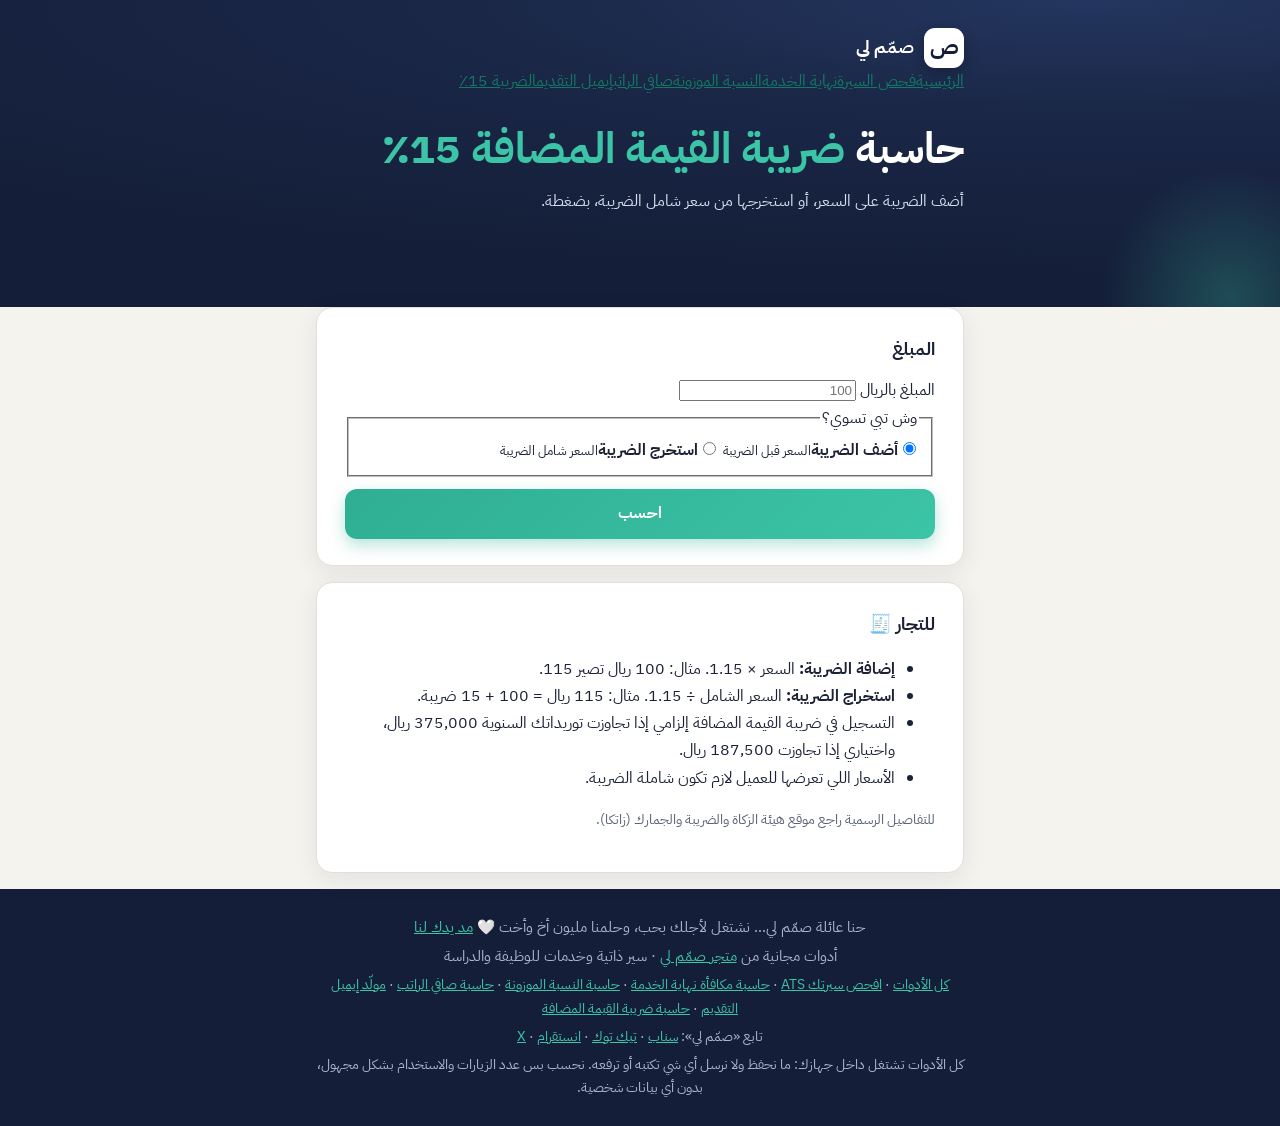
==== dareeba/index.html @ 0df888e7 "hub: 6 free tools + share card + alerts + reviews" ====
<!doctype html>
<html lang="ar" dir="rtl">
<head>
<meta charset="utf-8">
<meta name="viewport" content="width=device-width, initial-scale=1">
<title>حاسبة ضريبة القيمة المضافة 15٪ في السعودية | صمّم لي</title>
<meta name="description" content="احسب ضريبة القيمة المضافة 15٪ مجاناً: أضف الضريبة على السعر أو استخرجها من السعر الشامل، مع ملاحظات مهمة للتجار.">
<meta name="theme-color" content="#141e38">
<link rel="canonical" href="https://fooz1980k-sudo.github.io/fahs/dareeba/">
<meta property="og:type" content="website">
<meta property="og:locale" content="ar_SA">
<meta property="og:site_name" content="صمّم لي">
<meta property="og:title" content="حاسبة ضريبة القيمة المضافة 15٪ | صمّم لي">
<meta property="og:description" content="أضف الضريبة أو استخرجها من السعر بضغطة، مع ملاحظات للتجار.">
<meta property="og:url" content="https://fooz1980k-sudo.github.io/fahs/dareeba/">
<meta property="og:image" content="https://fooz1980k-sudo.github.io/fahs/assets/og-dareeba.jpg">
<meta property="og:image:width" content="1200">
<meta property="og:image:height" content="630">
<meta property="og:image:alt" content="حاسبة ضريبة القيمة المضافة 15٪ | صمّم لي">
<meta name="twitter:card" content="summary_large_image">
<meta name="twitter:title" content="حاسبة ضريبة القيمة المضافة 15٪ | صمّم لي">
<meta name="twitter:description" content="أضف الضريبة أو استخرجها من السعر بضغطة، مع ملاحظات للتجار.">
<meta name="twitter:image" content="https://fooz1980k-sudo.github.io/fahs/assets/og-dareeba.jpg">
<link rel="icon" href="../assets/favicon.svg" type="image/svg+xml">
<link rel="preconnect" href="https://fonts.googleapis.com">
<link rel="preconnect" href="https://fonts.gstatic.com" crossorigin>
<link href="https://fonts.googleapis.com/css2?family=IBM+Plex+Sans+Arabic:wght@400;500;600;700&display=swap" rel="stylesheet">
<link rel="stylesheet" href="../assets/style.css">
</head>
<body data-tool="dareeba" data-tool-name="حاسبة ضريبة القيمة المضافة" data-url="https://fooz1980k-sudo.github.io/fahs/dareeba/" data-share="حاسبة ضريبة القيمة المضافة 15٪ مجاناً:">
<a class="skip" href="#main">تخطَّ للمحتوى</a>

<header class="hero">
  <div class="wrap">
    <a class="brand" href="https://smmlystore.com/" target="_blank" rel="noopener" aria-label="متجر صمّم لي">
      <span class="brand-mark" aria-hidden="true">ص</span>
      <span class="brand-name">صمّم لي</span>
    </a>
    <nav class="topnav" aria-label="أدوات صمّم لي المجانية"><a href="../">الرئيسية</a><a href="../fahs-cv/">فحص السيرة</a><a href="../mukafaa/">نهاية الخدمة</a><a href="../mawzoona/">النسبة الموزونة</a><a href="../rateb/">صافي الراتب</a><a href="../khitab/">إيميل التقديم</a><a href="./" aria-current="page">الضريبة 15٪</a></nav>
    <h1>حاسبة <span class="accent">ضريبة القيمة المضافة 15٪</span></h1>
    <p class="lead">أضف الضريبة على السعر، أو استخرجها من سعر شامل الضريبة، بضغطة.</p>
  </div>
</header>

<main id="main" class="wrap">
  <form class="card" id="vForm" novalidate aria-labelledby="v-title">
    <h2 id="v-title">المبلغ</h2>
    <label class="fld" for="vAmount">المبلغ بالريال</label>
    <input id="vAmount" class="inp" type="text" inputmode="decimal" placeholder="100">
    <fieldset>
      <legend>وش تبي تسوي؟</legend>
      <div class="radios radios-2">
        <label class="radio"><input type="radio" name="vmode" value="add" checked><span><b>أضف الضريبة</b><small>السعر قبل الضريبة</small></span></label>
        <label class="radio"><input type="radio" name="vmode" value="remove"><span><b>استخرج الضريبة</b><small>السعر شامل الضريبة</small></span></label>
      </div>
    </fieldset>
    <button class="btn btn-primary btn-block" type="submit">احسب</button>
    <p class="error" id="vErr" role="alert" hidden></p>
  </form>

  <section id="vOut" class="results" aria-live="polite" tabindex="-1" hidden>
    <div class="card out-card">
      <h2 id="vMainLbl"></h2>
      <p class="out-amount" id="vMain"></p>
      <table class="bd"><tbody id="vTable"></tbody></table>
      <p class="disclaimer" style="margin-top:12px">حساب تقديري بنسبة 15٪، وللتأكد راجع هيئة الزكاة والضريبة والجمارك.</p>
    </div>

      <div class="card cta-card">
        <h3>عندك متجر أو ناوي تفتح واحد؟</h3>
        <p>نجهّز لك متجرك على سلة من الصفر حتى التوثيق، أو نطوّر متجرك الحالي بباقة تاجر سلة.</p>
        <a class="btn btn-primary btn-block" target="_blank" rel="noopener" data-cta="salla-pkg" href="https://smmlystore.com/%D8%A8%D8%A7%D9%82%D8%A9-%D8%AA%D8%A7%D8%AC%D8%B1-%D8%B3%D9%84%D8%A9-%D8%B5%D9%85%D9%85-%D9%84%D9%8A/p1975936962">باقة تاجر سلة</a>
        <a class="btn btn-gold btn-block" target="_blank" rel="noopener" data-cta="salla-new" href="https://smmlystore.com/%D8%A5%D9%86%D8%B4%D8%A7%D8%A1-%D9%85%D8%AA%D8%AC%D8%B1-%D8%B3%D9%84%D8%A9-%D9%83%D8%A7%D9%85%D9%84-%D9%85%D9%86-%D8%A7%D9%84%D8%B5%D9%81%D8%B1-%D8%AD%D8%AA%D9%89-%D8%A7%D9%84%D8%AA%D9%88%D8%AB%D9%8A%D9%82-%D8%B5%D9%85%D9%85-%D9%84%D9%8A/p1888266749">إنشاء متجر سلة كامل</a>
        <p class="coupon">أول طلب؟ كود <code dir="ltr">FIRST15</code> خصم 15٪</p>
      </div>

      <div class="card extra-card" id="reviewBox">
        <h3>الأداة أفادتك؟</h3>
        <div class="stars" id="stars" role="radiogroup" aria-label="قيّم بالنجوم">
          <button type="button" data-v="5" aria-label="5 نجوم">★</button><button type="button" data-v="4" aria-label="4 نجوم">★</button><button type="button" data-v="3" aria-label="3 نجوم">★</button><button type="button" data-v="2" aria-label="نجمتين">★</button><button type="button" data-v="1" aria-label="نجمة">★</button>
        </div>
        <p class="small muted" id="rateMsg" aria-live="polite">تقييمك يساعدنا نطوّر الأداة.</p>
        <div class="review">
          <h4 class="review-h">اكتب لنا رأيك</h4>
          <div class="row2">
            <div><label class="sr-only" for="rvName">الاسم</label><input id="rvName" class="inp" type="text" maxlength="30" autocomplete="given-name" placeholder="اسمك أو لقبك (اختياري)"></div>
            <div><label class="sr-only" for="rvCity">المدينة</label><input id="rvCity" class="inp" type="text" maxlength="30" placeholder="مدينتك (اختياري)"></div>
          </div>
          <label class="sr-only" for="rvMsg">رأيك</label>
          <textarea id="rvMsg" class="inp" rows="3" maxlength="300" placeholder="وش عجبك؟ ووش تبينا نطوّر؟"></textarea>
          <p class="rv-count small muted" id="rvCount" aria-live="polite">0 / 300</p>
          <label class="consent"><input type="checkbox" id="rvOk"><span>أوافق إن رأيي ينعرض في الموقع</span></label>
          <p class="error small" id="rvErr" role="alert" hidden></p>
          <a class="btn btn-primary btn-block" id="rvSend" href="mailto:info@smmlystore.com"><span>أرسل رأيك بالإيميل</span></a>
          <p class="rv-thanks" id="rvThanks" aria-live="polite" hidden>شكراً لك 🤍 اضغط «إرسال» في الإيميل ويوصلنا رأيك، وبنعرضه بعد المراجعة.</p>
        </div>
        <h3 class="mt">شاركها مع تاجر تعرفه</h3>
        <div class="share">
          <a class="btn btn-share" id="shareWa" target="_blank" rel="noopener" href="#">واتساب</a>
          <a class="btn btn-share" id="shareX" target="_blank" rel="noopener" href="#">X</a>
          <button class="btn btn-share" id="shareCopy" type="button">نسخ الرابط</button>
        </div>
      </div>
  </section>

  <section class="card how" aria-labelledby="how-v">
    <h2 id="how-v">للتجار 🧾</h2>
    <ul class="rules">
      <li><strong>إضافة الضريبة:</strong> السعر × 1.15. مثال: 100 ريال تصير 115.</li>
      <li><strong>استخراج الضريبة:</strong> السعر الشامل ÷ 1.15. مثال: 115 ريال = 100 + 15 ضريبة.</li>
      <li>التسجيل في ضريبة القيمة المضافة إلزامي إذا تجاوزت توريداتك السنوية 375,000 ريال، واختياري إذا تجاوزت 187,500 ريال.</li>
      <li>الأسعار اللي تعرضها للعميل لازم تكون شاملة الضريبة.</li>
    </ul>
    <p class="small muted">للتفاصيل الرسمية راجع موقع هيئة الزكاة والضريبة والجمارك (زاتكا).</p>
  </section>
</main>

<footer class="footer">
  <div class="wrap">
    <p class="foot-msg">حنا عائلة صمّم لي… نشتغل لأجلك بحب، وحلمنا مليون أخ وأخت 🤍 <a href="{R}#family">مد يدك لنا</a></p>
    <p>أدوات مجانية من <a href="https://smmlystore.com/" target="_blank" rel="noopener">متجر صمّم لي</a> · سير ذاتية وخدمات للوظيفة والدراسة</p>
    <p class="small foot-tools"><a href="../">كل الأدوات</a> · <a href="../fahs-cv/">افحص سيرتك ATS</a> · <a href="../mukafaa/">حاسبة مكافأة نهاية الخدمة</a> · <a href="../mawzoona/">حاسبة النسبة الموزونة</a> · <a href="../rateb/">حاسبة صافي الراتب</a> · <a href="../khitab/">مولّد إيميل التقديم</a> · <a href="../dareeba/">حاسبة ضريبة القيمة المضافة</a></p>
    <p class="small">تابع «صمّم لي»:
      <a href="https://www.snapchat.com/add/ii.i69i" target="_blank" rel="noopener">سناب</a> ·
      <a href="https://www.tiktok.com/@smmli_sa" target="_blank" rel="noopener">تيك توك</a> ·
      <a href="https://www.instagram.com/smmli_sa" target="_blank" rel="noopener">انستقرام</a> ·
      <a href="https://x.com/smmli_sa" target="_blank" rel="noopener">X</a>
    </p>
    <p class="small">كل الأدوات تشتغل داخل جهازك: ما نحفظ ولا نرسل أي شي تكتبه أو ترفعه. نحسب بس عدد الزيارات والاستخدام بشكل مجهول، بدون أي بيانات شخصية.</p>
  </div>
</footer>

<script src="dareeba.js"></script>
<script src="../assets/extras.js"></script>
<script src="../assets/growth.js"></script>
<script data-goatcounter="https://smmly-fahs.goatcounter.com/count" async src="https://gc.zgo.at/count.js"></script>
</body>
</html>
---- assets/style.css ----
:root{
  --navy:#1a2747; --navy-2:#141e38; --teal:#2fae93; --teal-2:#3cc4a6; --gold:#e7c36a;
  --paper:#f5f3ee; --card:#ffffff; --ink:#1b2236; --muted:#5b6478; --line:#e3dfd5;
  --bad:#d9534f; --mid:#e7a23a; --good:#2fae93; --great:#1f9a7e;
  --radius:16px;
}
*{box-sizing:border-box}
[hidden]{display:none!important}
html{-webkit-text-size-adjust:100%}
body{margin:0;background:var(--paper);color:var(--ink);font-family:"IBM Plex Sans Arabic",system-ui,-apple-system,"Segoe UI",Tahoma,sans-serif;line-height:1.7;font-size:16px;overflow-x:hidden}
.wrap{width:100%;max-width:680px;margin:0 auto;padding:0 16px}
a{color:#127a64}
:focus-visible{outline:3px solid var(--gold);outline-offset:3px;border-radius:8px}
.sr-only{position:absolute!important;width:1px;height:1px;padding:0;margin:-1px;overflow:hidden;clip:rect(0,0,0,0);white-space:nowrap;border:0}
.skip{position:absolute;inset-inline-start:8px;top:-60px;background:var(--gold);color:var(--navy-2);padding:8px 14px;border-radius:10px;z-index:10;font-weight:700}
.skip:focus{top:8px}
.small{font-size:.88rem}
.muted{color:var(--muted)}
.mt{margin-top:22px}
bdi{unicode-bidi:isolate}

/* Hero */
.hero{background:radial-gradient(120% 90% at 85% 0%,#24365f 0%,var(--navy) 40%,var(--navy-2) 100%);color:#fff;padding:20px 0 64px;position:relative;overflow:hidden}
.hero::after{content:"";position:absolute;inset-inline-start:-80px;bottom:-120px;width:260px;height:260px;border-radius:50%;background:radial-gradient(circle,rgba(60,196,166,.28),transparent 70%);pointer-events:none}
.brand{display:inline-flex;align-items:center;gap:10px;color:#fff;text-decoration:none;font-weight:700}
.brand-mark{width:40px;height:40px;border-radius:11px;background:#fff;color:var(--navy-2);display:grid;place-items:center;font-size:1.35rem;font-weight:700;line-height:1;box-shadow:0 4px 14px rgba(0,0,0,.25)}
.brand-name{font-size:1.1rem}
.hero h1{font-size:2.1rem;line-height:1.3;margin:26px 0 10px;font-weight:700}
.accent{color:var(--teal-2)}
.lead{margin:0 0 16px;color:#d7deee;font-size:1.02rem}
.privacy{display:inline-flex;align-items:flex-start;gap:8px;margin:0;background:rgba(47,174,147,.16);border:1px solid rgba(60,196,166,.45);color:#c9f3e8;padding:8px 12px;border-radius:12px;font-size:.92rem;font-weight:500}
.privacy svg{flex:none;margin-top:3px;color:var(--teal-2)}

main{margin-top:-40px;position:relative;z-index:1;padding-bottom:28px}
.card{background:var(--card);border-radius:var(--radius);padding:20px 18px;margin:0 0 16px;box-shadow:0 6px 24px rgba(20,30,56,.08);border:1px solid var(--line)}
h2{font-size:1.15rem;margin:0 0 12px}
h3{font-size:1.1rem;margin:0 0 10px}
h4{font-size:.95rem;margin:14px 0 8px;color:var(--muted)}
h2 label{cursor:pointer}

/* Upload */
.drop{display:flex;flex-direction:column;align-items:center;text-align:center;gap:4px;border:2px dashed #b9c6c2;background:#f7fbfa;border-radius:14px;padding:22px 12px;cursor:pointer;color:var(--navy);transition:border-color .2s,background .2s}
.drop:hover,.drop.drag{border-color:var(--teal);background:#eef9f6}
.drop svg{color:var(--teal)}
.drop-title{font-weight:700}
.drop-hint{font-size:.85rem;color:var(--muted)}
.file-name{margin-top:6px;font-size:.9rem;background:var(--navy);color:#fff;padding:3px 12px;border-radius:999px;max-width:100%;overflow:hidden;text-overflow:ellipsis;white-space:nowrap;direction:ltr}
textarea{width:100%;font:inherit;font-size:.95rem;border:1px solid #cfd6d9;border-radius:12px;padding:10px 12px;resize:vertical;background:#fff;color:var(--ink);min-height:96px}
textarea:focus{border-color:var(--teal);outline:3px solid rgba(47,174,147,.25);outline-offset:0}
.error{color:var(--bad);font-weight:600;margin:12px 0 0}

/* Buttons */
.btn{display:inline-flex;align-items:center;justify-content:center;gap:8px;font:inherit;font-weight:700;font-size:1.02rem;border-radius:12px;padding:13px 18px;border:0;cursor:pointer;text-decoration:none;min-height:50px;text-align:center;line-height:1.4}
.btn-block{display:flex;width:100%;margin-top:12px}
.btn-primary{background:linear-gradient(135deg,var(--teal),var(--teal-2));color:#fff;box-shadow:0 6px 16px rgba(47,174,147,.35)}
.btn-primary:disabled{background:#b8c3c1;box-shadow:none;cursor:not-allowed}
.btn-gold{background:var(--gold);color:var(--navy-2)}
.btn-wa{background:#fff;color:#128c7e;border:2px solid #25d366}
.btn-ghost{background:transparent;color:var(--navy);border:2px solid var(--navy)}
.btn:not(:disabled):hover{filter:brightness(1.05)}

/* Loading */
.loading{display:flex;align-items:center;gap:12px;font-weight:600}
.spinner{width:26px;height:26px;border-radius:50%;border:3px solid #d9efe9;border-top-color:var(--teal);animation:spin .8s linear infinite;flex:none}
@keyframes spin{to{transform:rotate(360deg)}}
@media (prefers-reduced-motion:reduce){.spinner{animation-duration:2.4s}.ring-fg{transition:none!important}}

/* Score */
.results:focus{outline:none}
.score-card{text-align:center;background:radial-gradient(120% 100% at 50% 0%,#24365f,var(--navy) 45%,var(--navy-2));color:#fff;border:0}
.ring-wrap{position:relative;width:190px;height:190px;margin:4px auto 6px}
.ring{width:100%;height:100%;transform:rotate(-90deg)}
.ring circle{fill:none;stroke-width:11}
.ring-bg{stroke:rgba(255,255,255,.12)}
.ring-fg{stroke:var(--teal-2);stroke-linecap:round;stroke-dasharray:326.73;stroke-dashoffset:326.73;transition:stroke-dashoffset 1s ease}
.ring-text{position:absolute;inset:0;display:flex;flex-direction:column;align-items:center;justify-content:center}
.ring-num{font-size:2.8rem;font-weight:700;line-height:1.1}
.ring-sub{font-size:.85rem;color:#c7d0e4}
.score-label{display:inline-block;margin:6px 0 8px;padding:4px 16px;border-radius:999px;font-weight:700;background:var(--teal);color:#fff}
.score-label.bad{background:var(--bad)}
.score-label.mid{background:var(--mid);color:#2a1e05}
.score-label.good{background:var(--teal)}
.score-label.great{background:var(--gold);color:var(--navy-2)}
.score-sum{margin:0 0 10px;color:#e3e8f3}
.disclaimer{margin:0;font-size:.82rem;color:#aab5cc;border-top:1px solid rgba(255,255,255,.12);padding-top:10px}

.warn-card{background:#fff6f5;border-color:#f1c2bf}
.warn-card h3{color:#b23a35}

/* Issues */
.issues{list-style:none;margin:0;padding:0;counter-reset:i}
.issues li{counter-increment:i;position:relative;padding:12px 46px 12px 0;border-top:1px solid var(--line)}
.issues li:first-child{border-top:0;padding-top:4px}
.issues li::before{content:counter(i);position:absolute;inset-inline-start:0;top:12px;width:32px;height:32px;border-radius:10px;background:#fdeceb;color:#b23a35;display:grid;place-items:center;font-weight:700}
.issues li:first-child::before{top:4px}
.issues li.ok-item::before{content:"✓";background:#e2f6f0;color:var(--great)}
.issue-t{display:block;font-weight:700}
.issue-f{display:block;color:var(--muted);font-size:.93rem}

/* Chips */
.pct{color:var(--teal)}
.chips{list-style:none;margin:0;padding:0;display:flex;flex-wrap:wrap;gap:8px}
.chips li{padding:4px 12px;border-radius:999px;font-size:.9rem;font-weight:500;max-width:100%;overflow-wrap:anywhere}
.chips.ok li{background:#e2f6f0;color:#13705c}
.chips.miss li{background:#fdf3dc;color:#7a5a0c;border:1px dashed #e7c36a}
.chips .none{background:none!important;border:0!important;color:var(--muted)!important;padding:0!important}

/* CTA */
.cta-card{border:2px solid var(--teal);background:linear-gradient(180deg,#fff, #f2fbf8)}
.cta-card p{margin:0 0 4px}
.coupon{margin:12px 0 0!important;text-align:center;font-size:.95rem;color:var(--navy)}
.coupon code{background:var(--navy);color:var(--gold);padding:2px 8px;border-radius:6px;font-weight:700;font-family:inherit;letter-spacing:.5px}

/* Checklist */
.checklist summary{cursor:pointer;font-weight:700;list-style-position:inside}
.checklist ul{list-style:none;margin:12px 0 6px;padding:0}
.checklist li{display:grid;grid-template-columns:28px 1fr auto;gap:8px;align-items:start;padding:9px 0;border-top:1px solid var(--line)}
.ck{width:24px;height:24px;border-radius:7px;display:grid;place-items:center;font-weight:700;font-size:.85rem;margin-top:2px}
.ck.y{background:#e2f6f0;color:var(--great)}
.ck.n{background:#fdeceb;color:#b23a35}
.ck.p{background:#fdf3dc;color:#8a650d}
.ck-name{font-weight:600;display:block}
.ck-det{display:block;font-size:.86rem;color:var(--muted);overflow-wrap:anywhere}
.ck-pts{font-size:.85rem;color:var(--muted);white-space:nowrap;direction:ltr}

.how-list{margin:0;padding-inline-start:20px}
.how-list li{margin-bottom:6px}

.footer{background:var(--navy-2);color:#aab5cc;padding:22px 0;text-align:center;font-size:.92rem}
.footer p{margin:4px 0}
.footer a{color:var(--teal-2)}

@media (min-width:600px){
  .hero{padding:28px 0 76px}
  .hero h1{font-size:2.7rem}
  .card{padding:26px 28px}
}
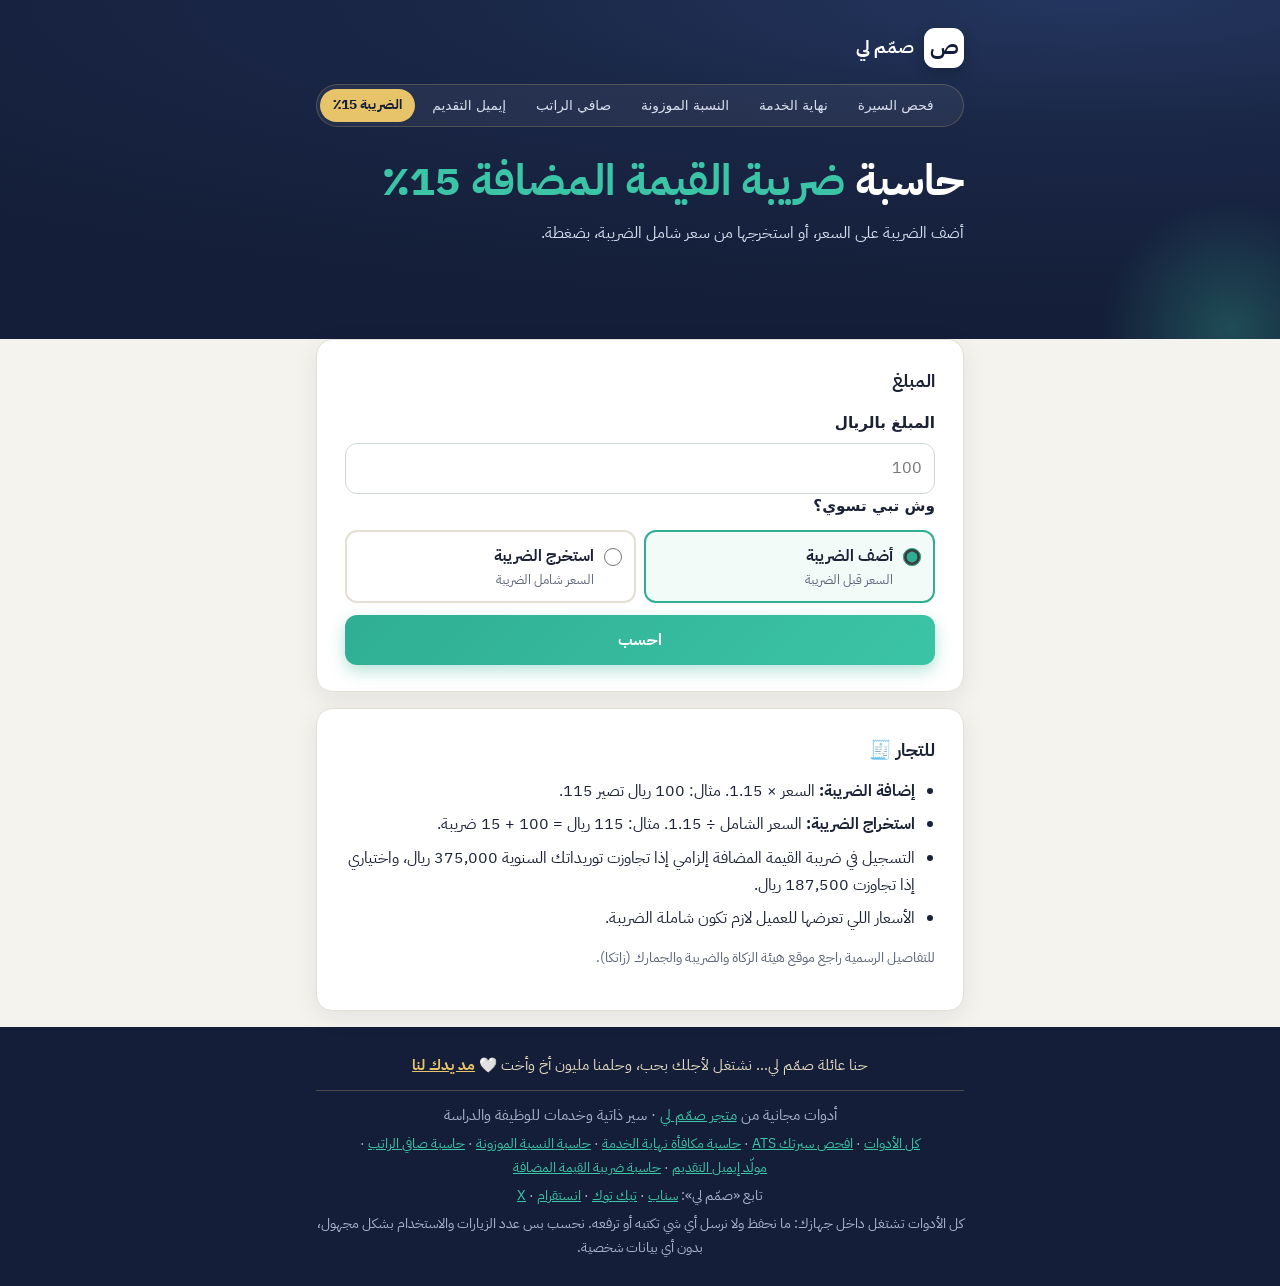
==== commit 27960b4b: "ربط زر الرأي بنموذج Google" ====
--- a/dareeba/index.html
+++ b/dareeba/index.html
@@ -91,8 +91,8 @@
           <p class="rv-count small muted" id="rvCount" aria-live="polite">0 / 300</p>
           <label class="consent"><input type="checkbox" id="rvOk"><span>أوافق إن رأيي ينعرض في الموقع</span></label>
           <p class="error small" id="rvErr" role="alert" hidden></p>
-          <a class="btn btn-primary btn-block" id="rvSend" href="mailto:info@smmlystore.com"><span>أرسل رأيك بالإيميل</span></a>
-          <p class="rv-thanks" id="rvThanks" aria-live="polite" hidden>شكراً لك 🤍 اضغط «إرسال» في الإيميل ويوصلنا رأيك، وبنعرضه بعد المراجعة.</p>
+          <button class="btn btn-primary btn-block" id="rvSend" type="button">أرسل رأيك</button>
+          <p class="rv-thanks" id="rvThanks" aria-live="polite" hidden>شكراً لك 🤍 رأيك وصلنا، وبنعرضه بعد المراجعة إذا وافقت على النشر.</p>
         </div>
         <h3 class="mt">شاركها مع تاجر تعرفه</h3>
         <div class="share">
--- a/assets/style.css
+++ b/assets/style.css
@@ -135,3 +135,163 @@
   .hero h1{font-size:2.7rem}
   .card{padding:26px 28px}
 }
+
+.extra-card h3{margin:0 0 8px}
+.stars{display:flex;flex-direction:row-reverse;justify-content:flex-end;gap:6px;direction:ltr}
+.stars button{font-size:2rem;line-height:1;background:none;border:0;color:#cfd4dc;cursor:pointer;padding:2px}
+.stars button:hover,.stars button:hover~button,.stars button.on,.stars button.on~button{color:var(--gold)}
+.stars button:focus-visible{outline:2px solid var(--teal);border-radius:6px}
+.share{display:flex;gap:8px;flex-wrap:wrap}
+.btn-share{flex:1 1 30%;min-height:44px;padding:10px;background:#fff;color:var(--navy);border:2px solid #e2e6ee;font-size:.95rem}
+.extra-card a{color:var(--teal-2)}
+
+/* ===== Shared top nav (scrolls sideways inside itself on small screens) ===== */
+.topnav{display:flex;gap:4px;margin:16px 0 0;padding:4px;max-width:100%;width:max-content;overflow-x:auto;-webkit-overflow-scrolling:touch;scrollbar-width:none;background:rgba(255,255,255,.06);border:1px solid rgba(231,195,106,.22);border-radius:999px}
+.topnav::-webkit-scrollbar{display:none}
+.topnav a{flex:none;color:#d7deee;text-decoration:none;font-size:.86rem;font-weight:500;padding:6px 13px;border-radius:999px;white-space:nowrap;line-height:1.5;transition:background .2s,color .2s}
+.topnav a[aria-current="page"]{background:var(--gold);color:var(--navy-2);font-weight:700}
+.topnav a:not([aria-current]):hover{background:rgba(255,255,255,.1);color:#fff}
+
+/* ===== Share card button ===== */
+.score-card .btn-gold{margin-top:14px}
+.card-msg{margin:8px 0 0;font-size:.82rem;color:#c7d0e4;min-height:1.2em}
+
+/* ===== Form fields ===== */
+.fld{display:block;font-weight:600;margin:14px 0 6px;font-size:.95rem}
+.inp{width:100%;font:inherit;font-size:1rem;border:1px solid #cfd6d9;border-radius:12px;padding:11px 12px;background:#fff;color:var(--ink);min-height:48px;-webkit-appearance:none;appearance:none}
+select.inp{background:#fff url("data:image/svg+xml,%3Csvg xmlns='http://www.w3.org/2000/svg' width='12' height='8' viewBox='0 0 12 8'%3E%3Cpath d='M1 1l5 5 5-5' fill='none' stroke='%235b6478' stroke-width='2' stroke-linecap='round'/%3E%3C/svg%3E") no-repeat 14px 50%;padding-left:36px}
+.inp:focus{border-color:var(--teal);outline:3px solid rgba(47,174,147,.25);outline-offset:0}
+.inp[aria-invalid="true"]{border-color:var(--bad)}
+
+/* ===== Alerts card ===== */
+.alerts-card{border:2px solid #25d366;background:linear-gradient(180deg,#fff,#f1fbf4)}
+.alerts-card h3{font-size:1.2rem}
+.alerts-card p{margin:0 0 4px}
+.alerts-card .alerts-err{margin:6px 0 0}
+.alerts-note{text-align:center;margin-top:8px!important}
+
+/* ===== Calculator ===== */
+.seg{display:flex;gap:6px;background:#eef1f4;border-radius:12px;padding:4px}
+.seg button{flex:1;font:inherit;font-weight:600;font-size:.95rem;border:0;background:transparent;color:var(--muted);border-radius:9px;padding:9px 6px;cursor:pointer;min-height:44px}
+.seg button.on{background:#fff;color:var(--navy);box-shadow:0 2px 8px rgba(20,30,56,.12)}
+.row2{display:grid;grid-template-columns:1fr 1fr;gap:10px}
+.row3{display:grid;grid-template-columns:repeat(3,1fr);gap:8px}
+.row2>div,.row3>div{min-width:0}
+input[type="date"].inp{direction:ltr;text-align:right}
+.hint{font-size:.84rem;color:var(--muted);margin:6px 0 0}
+.radios{display:grid;gap:8px;margin-top:4px}
+.radio{display:flex;align-items:flex-start;gap:10px;border:2px solid var(--line);border-radius:12px;padding:11px 12px;cursor:pointer;background:#fff}
+.radio input{margin:5px 0 0;accent-color:var(--teal);width:18px;height:18px;flex:none}
+.radio:has(input:checked){border-color:var(--teal);background:#f2fbf8}
+.radio b{display:block}
+.radio small{display:block;color:var(--muted);font-size:.84rem;line-height:1.5}
+fieldset{border:0;margin:0;padding:0;min-width:0}
+legend{font-weight:600;margin:16px 0 6px;font-size:.95rem;padding:0}
+.out-card{text-align:center;background:radial-gradient(120% 100% at 50% 0%,#24365f,var(--navy) 45%,var(--navy-2));color:#fff;border:0}
+.out-card h2{color:#c7d0e4;font-size:1rem;font-weight:600;margin:0}
+.out-amount{font-size:2.3rem;font-weight:700;line-height:1.3;margin:6px 0;color:var(--gold);overflow-wrap:anywhere}
+.out-note{margin:0 0 12px;color:#e3e8f3}
+.bd{width:100%;border-collapse:collapse;text-align:start;font-size:.93rem;background:rgba(255,255,255,.06);border-radius:12px;overflow:hidden}
+.bd th,.bd td{padding:9px 12px;border-top:1px solid rgba(255,255,255,.1);vertical-align:top}
+.bd tr:first-child th,.bd tr:first-child td{border-top:0}
+.bd th{font-weight:500;color:#c7d0e4;text-align:right}
+.bd td{text-align:left;white-space:nowrap;font-weight:600;direction:rtl}
+.bd tr.total th,.bd tr.total td{color:var(--gold);font-weight:700;font-size:1rem}
+.rules{margin:0;padding-inline-start:20px}
+.rules li{margin-bottom:6px}
+.note-box{background:#fdf8ea;border:1px solid #f0dca6;border-radius:12px;padding:12px 14px;font-size:.9rem;color:#5a4610;margin-top:12px}
+.note-box p{margin:0 0 6px}.note-box p:last-child{margin:0}
+
+.seg-wrap{flex-wrap:wrap}
+.seg-wrap button{flex:1 1 40%}
+.radios-2{grid-template-columns:1fr 1fr}
+.radios-3{grid-template-columns:1fr}
+@media (min-width:520px){.radios-3{grid-template-columns:repeat(3,1fr)}}
+.dim{opacity:.45}
+.mail-body{min-height:260px;line-height:1.8;font-size:.95rem;resize:vertical}
+.mt-s{margin-top:14px}
+.row2 .btn{width:100%}
+.out-card h2:empty{display:none}
+
+/* ===== Hub (premium) ===== */
+.hero-hub{padding:22px 0 78px}
+.hero-hub::before{content:"";position:absolute;inset-inline-end:-120px;top:-140px;width:360px;height:360px;border-radius:50%;border:1px solid rgba(231,195,106,.18);pointer-events:none}
+.hero-hub h1{font-size:2.15rem;letter-spacing:-.2px;margin:30px 0 12px}
+.hero-hub .accent{color:var(--gold)}
+.hero-hub .lead{max-width:34em;color:#cfd7e8}
+.hero-cta{margin:4px 0 16px;min-width:220px}
+.hero-hub .privacy{display:flex;width:max-content;max-width:100%;background:transparent;border-color:rgba(231,195,106,.3);color:#e6dcc0}
+.hero-hub .privacy svg{color:var(--gold)}
+.sec-title{font-size:1rem;font-weight:600;color:var(--muted);margin:6px 0 12px;display:flex;align-items:center;gap:10px}
+.sec-title::after{content:"";flex:1;height:1px;background:linear-gradient(90deg,transparent,rgba(231,195,106,.6))}
+.tools-grid{display:grid;grid-template-columns:1fr;gap:12px;margin-bottom:22px}
+@media (min-width:600px){.tools-grid{grid-template-columns:1fr 1fr}}
+.tool-card{display:grid;grid-template-columns:52px 1fr;grid-template-rows:auto auto;gap:4px 14px;align-items:start;text-decoration:none;color:var(--ink);background:#fff;border:1px solid var(--line);border-radius:18px;padding:18px 16px 16px;box-shadow:0 1px 0 rgba(231,195,106,.35) inset,0 8px 24px rgba(20,30,56,.06);transition:transform .2s,box-shadow .2s,border-color .2s;position:relative}
+.tool-card:hover{transform:translateY(-2px);box-shadow:0 14px 32px rgba(20,30,56,.12);border-color:rgba(231,195,106,.7)}
+.tool-ic{grid-row:1/3;width:52px;height:52px;border-radius:14px;display:grid;place-items:center;background:var(--navy);color:var(--gold);box-shadow:0 0 0 1px rgba(231,195,106,.35) inset}
+.tool-txt b{display:block;font-size:1.05rem;line-height:1.5;color:var(--navy)}
+.tool-txt span{display:block;font-size:.9rem;color:var(--muted);line-height:1.6}
+.tool-go{grid-column:2;justify-self:start;margin-top:8px;font-size:.88rem;font-weight:700;color:#127a64;border-bottom:1px solid rgba(47,174,147,.4);padding-bottom:1px}
+.tool-go::after{content:" ←"}
+.trust{list-style:none;margin:0 0 18px;padding:14px 10px;display:grid;grid-template-columns:1fr 1fr;gap:10px 8px;border-top:1px solid rgba(231,195,106,.45);border-bottom:1px solid rgba(231,195,106,.45)}
+@media (min-width:600px){.trust{grid-template-columns:repeat(4,1fr)}}
+.trust li{display:flex;align-items:center;gap:8px;font-size:.9rem;font-weight:600;color:var(--navy)}
+.t-ic{flex:none;width:32px;height:32px;border-radius:50%;display:grid;place-items:center;background:#fbf5e4;color:#a8862c}
+.eyebrow{margin:0 0 2px;font-size:.8rem;font-weight:700;letter-spacing:.5px;color:#a8862c}
+.about h2{font-size:1.35rem;margin-bottom:10px;color:var(--navy)}
+.about-list{margin:8px 0 10px;padding-inline-start:20px}
+.about-list li{margin-bottom:6px}
+.letter{position:relative;margin:0 0 16px;padding:30px 22px 24px;border-radius:20px;color:#e8ecf5;background:radial-gradient(120% 100% at 100% 0%,#24365f,var(--navy) 50%,var(--navy-2));border:1px solid rgba(231,195,106,.45);box-shadow:0 0 0 5px rgba(231,195,106,.08),0 14px 36px rgba(20,30,56,.22);overflow:hidden}
+.letter::after{content:"";position:absolute;inset:8px;border:1px solid rgba(231,195,106,.16);border-radius:14px;pointer-events:none}
+.letter-orn{position:absolute;inset-inline-end:16px;top:6px;font-size:4.6rem;line-height:1;color:var(--gold);opacity:.35;font-family:Georgia,"Times New Roman",serif}
+.letter-h{font-size:1.4rem;color:var(--gold);margin:0 0 12px}
+.letter p{margin:0 0 4px;font-size:1.04rem;line-height:2.05}
+.letter p.gap{margin-top:14px}
+.letter p.dream{color:#f3e7c4;font-weight:600}
+.letter .sign{margin:4px 0 0;font-weight:700;color:var(--gold);font-size:1.05rem}
+.sadu{height:12px;margin:14px auto;max-width:280px;opacity:.85;
+  background:
+    linear-gradient(135deg,transparent 33%,var(--gold) 33%,var(--gold) 45%,transparent 45%) 0 0/12px 12px,
+    linear-gradient(225deg,transparent 33%,var(--gold) 33%,var(--gold) 45%,transparent 45%) 0 0/12px 12px,
+    linear-gradient(90deg,transparent,rgba(231,195,106,.0));
+  -webkit-mask:linear-gradient(90deg,transparent,#000 20%,#000 80%,transparent);mask:linear-gradient(90deg,transparent,#000 20%,#000 80%,transparent)}
+.family-cta{position:relative;z-index:1;margin-top:16px;padding-top:14px;border-top:1px solid rgba(231,195,106,.25);text-align:center}
+.family-cta .btn{min-width:200px}
+.follow{margin:10px 0 0!important;font-size:.92rem!important;line-height:1.8!important;color:#c7d0e4}
+.follow a{color:var(--gold)}
+.foot-msg{color:#e6dcc0;font-size:.92rem;border-bottom:1px solid rgba(231,195,106,.25);padding-bottom:12px;margin-bottom:12px!important}
+.foot-msg a{color:var(--gold);font-weight:700;white-space:nowrap}
+.foot-tools a{white-space:nowrap}
+
+/* ===== Review box ===== */
+.review{margin-top:14px;padding-top:14px;border-top:1px solid var(--line)}
+.review-h{margin:0 0 10px;color:var(--navy);font-size:1rem}
+.review .inp{margin-bottom:8px}
+.review textarea.inp{min-height:88px;resize:vertical;margin-bottom:0}
+.rv-count{text-align:left;margin:2px 0 6px;direction:ltr}
+.consent{display:flex;align-items:flex-start;gap:8px;font-size:.92rem;cursor:pointer}
+.consent input{width:18px;height:18px;margin:4px 0 0;accent-color:var(--teal);flex:none}
+.rv-thanks{margin:10px 0 0;padding:10px 12px;border-radius:12px;background:#fbf5e4;color:#6b5414;font-weight:600;text-align:center}
+.extra-card .review a.btn-wa{color:#128c7e}
+
+/* ===== Reviews (hub) ===== */
+.reviews{margin:4px 0 16px}
+.reviews h2{font-size:1.3rem;color:var(--navy);margin-bottom:12px}
+.rv-empty{text-align:center;background:#fff;border:1px dashed rgba(168,134,44,.55);border-radius:var(--radius);padding:22px 16px}
+.rv-empty p{margin:0 0 12px;font-weight:600;color:var(--navy);font-size:1.02rem}
+.rv-list{display:grid;grid-template-columns:1fr;gap:12px}
+@media (min-width:600px){.rv-list{grid-template-columns:1fr 1fr}}
+.rv-card{position:relative;margin:0;background:#fff;border:1px solid var(--line);border-top:3px solid var(--gold);border-radius:16px;padding:16px 16px 14px;box-shadow:0 6px 20px rgba(20,30,56,.06)}
+.rv-card::before{content:"❝";position:absolute;inset-inline-end:12px;top:4px;font-size:2.4rem;line-height:1;color:var(--gold);opacity:.4;font-family:Georgia,serif}
+.rv-stars{color:var(--gold);letter-spacing:2px;font-size:1.05rem}
+.rv-text{margin:6px 0 10px;line-height:1.9;overflow-wrap:anywhere}
+.rv-who{font-weight:700;color:var(--navy);font-size:.92rem;display:flex;flex-wrap:wrap;gap:6px;align-items:center}
+.rv-tool{font-weight:500;font-size:.8rem;color:#a8862c;background:#fbf5e4;border-radius:999px;padding:1px 10px}
+.reviews #reviewsMore{margin-top:12px}
+
+.seg-wrap button span{display:block;line-height:1.45;font-size:.86rem}
+.seg-wrap button span+span{font-size:.8rem;opacity:.8}
+.math{text-align:center;background:#f4f6f9;border-radius:12px;padding:10px;font-weight:600;color:var(--navy);line-height:1.9}
+.extra-card h3.mt{margin-top:22px}
+.review .row2{grid-template-columns:1fr;gap:0}
+.legend-gap,fieldset legend{margin-top:18px}
